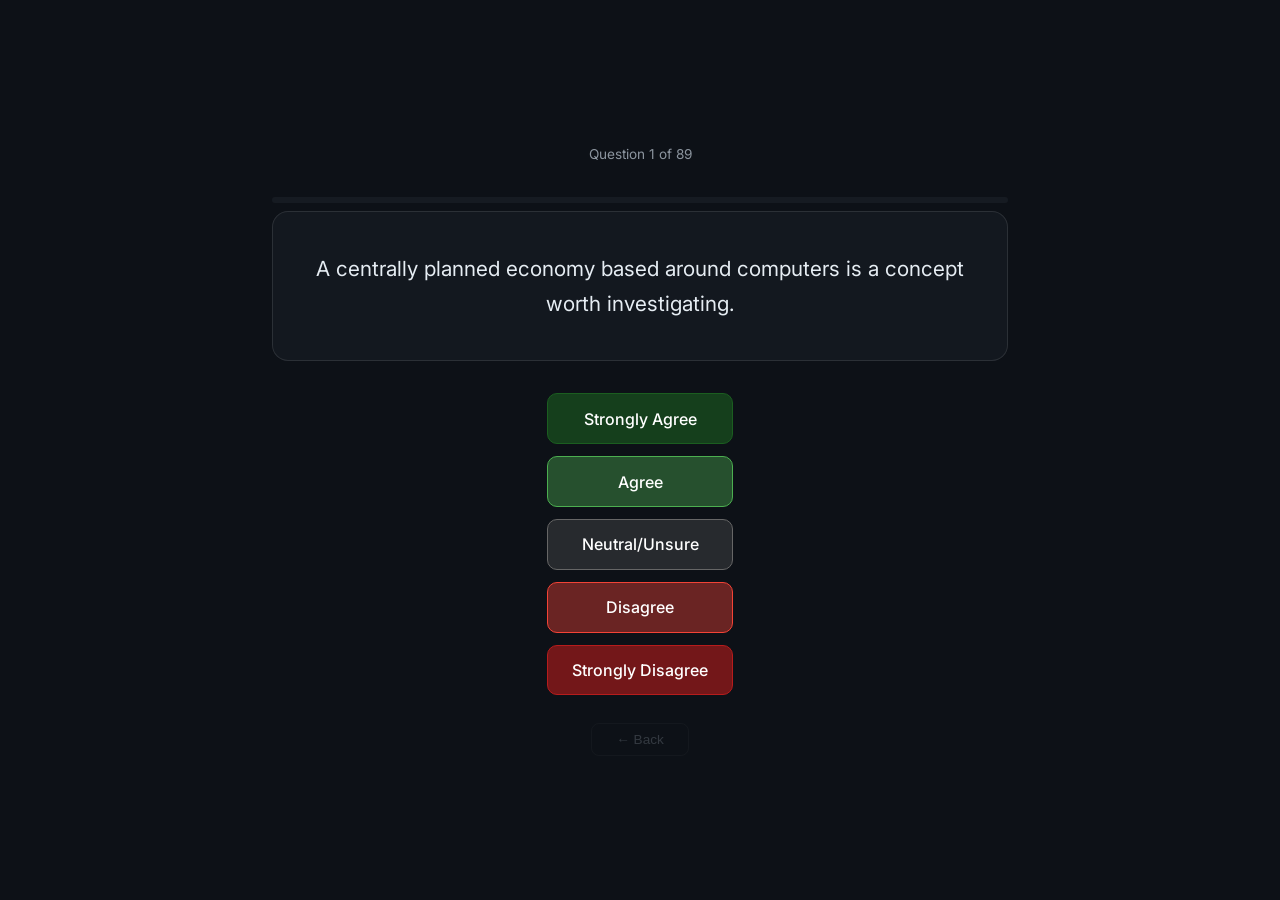
==== quiz.html @ 017bc984 "Add files via upload" ====
<!DOCTYPE html>
<html lang="en">
<head>
    <meta charset="UTF-8">
    <meta name="viewport" content="width=device-width, initial-scale=1.0">
    <title>Triangular LeftValues Quiz</title>
    <link href="https://fonts.googleapis.com/css2?family=Inter:wght@300;400;500;600;700&family=Montserrat:wght@300;400;600;700;800&display=swap" rel="stylesheet">
    <link href='style.css' rel='stylesheet' type='text/css'>
    <link rel="icon" type="image/png" href="icon.png">
</head>
<body>
    <div class="quiz-container">
        <div class="progress-text" id="progress-text">Question 1 of 89</div>
        <div class="progress-bar">
            <div class="progress-fill" id="progress-fill" style="width: 0%;"></div>
        </div>
        
        <div class="glass-card question-card fade-in" id="question-card">
            <div class="question-text" id="question-text">Loading...</div>
        </div>

        <div class="answer-buttons fade-in" id="answer-buttons">
            <button class="answer-btn strongly-agree" onclick="answer(1.0)">Strongly Agree</button>
            <button class="answer-btn agree" onclick="answer(0.5)">Agree</button>
            <button class="answer-btn neutral" onclick="answer(0.0)">Neutral/Unsure</button>
            <button class="answer-btn disagree" onclick="answer(-0.5)">Disagree</button>
            <button class="answer-btn strongly-disagree" onclick="answer(-1.0)">Strongly Disagree</button>
            <button class="back-btn" id="back-btn" onclick="goBack()" disabled>← Back</button>
        </div>
    </div>

    <script src="questions.js"></script>
    <script>
        let currentQuestion = 0;
        let scores = {
            a1a: 0, a1b: 0, a1c: 0,
            a2a: 0, a2b: 0, a2c: 0,
            a3a: 0, a3b: 0, a3c: 0,
            a4a: 0, a4b: 0, a4c: 0,
            a5a: 0, a5b: 0, a5c: 0,
            a6a: 0, a6b: 0, a6c: 0,
            a7: 0,
            a8a: 0, a8b: 0, a8c: 0
        };
        let maxScores = Object.assign({}, scores);
        let historyStack = [];

        // Fisher-Yates shuffle
        for (let i = questions.length - 1; i > 0; i--) {
            const j = Math.floor(Math.random() * (i + 1));
            [questions[i], questions[j]] = [questions[j], questions[i]];
        }

        function init() {
            // calculate maxScores for all questions
            for (let i = 0; i < questions.length; i++) {
                let targets = questions[i].targets;
                for (let key in targets) {
                    maxScores[key] += Math.abs(targets[key]);
                }
            }
            displayQuestion();
        }

        function displayQuestion() {
            document.getElementById('question-text').innerText = questions[currentQuestion].text;
            document.getElementById('progress-text').innerText = `Question ${currentQuestion + 1} of ${questions.length}`;
            let progressPct = (currentQuestion / questions.length) * 100;
            document.getElementById('progress-fill').style.width = `${progressPct}%`;
            
            // Trigger animation
            let card = document.getElementById('question-card');
            card.classList.remove('fade-in');
            void card.offsetWidth; // trigger reflow
            card.classList.add('fade-in');
            
            document.getElementById('back-btn').disabled = historyStack.length === 0;
        }

        function answer(multiplier) {
            let targets = questions[currentQuestion].targets;
            let changes = {};
            for (let key in targets) {
                changes[key] = multiplier * targets[key];
                scores[key] += changes[key];
            }
            
            historyStack = [changes]; // Store only one previous answer as requested

            currentQuestion++;
            if (currentQuestion < questions.length) {
                displayQuestion();
            } else {
                finishQuiz();
            }
        }

        function goBack() {
            if (historyStack.length > 0) {
                let changes = historyStack.pop();
                for (let key in changes) {
                    scores[key] -= changes[key];
                }
                currentQuestion--;
                displayQuestion();
            }
        }

        function normalize(raw, max) {
            return max > 0 ? (max + raw) / (2 * max) * 100 : 50;
        }

        function finishQuiz() {
            let params = new URLSearchParams();
            
            let axes = ['a1', 'a2', 'a3', 'a4', 'a5', 'a6', 'a8'];
            for (let i = 0; i < axes.length; i++) {
                let axis = axes[i];
                let na = normalize(scores[axis+'a'], maxScores[axis+'a']);
                let nb = normalize(scores[axis+'b'], maxScores[axis+'b']);
                let nc = normalize(scores[axis+'c'], maxScores[axis+'c']);
                let total = na + nb + nc;
                if (total === 0) {
                    na = nb = nc = 33.3;
                    total = 100;
                }
                let pctA = (na / total * 100).toFixed(1);
                let pctB = (nb / total * 100).toFixed(1);
                let pctC = (100 - parseFloat(pctA) - parseFloat(pctB)).toFixed(1);
                
                params.append(axis+'a', pctA);
                params.append(axis+'b', pctB);
                params.append(axis+'c', pctC);
            }
            
            let progressive = normalize(scores['a7'], maxScores['a7']).toFixed(1);
            params.append('a7', progressive);
            
            window.location.href = 'results.html?' + params.toString();
        }

        window.onload = init;
    </script>
</body>
</html>
---- style.css ----
/* ===========================
   Triangular LeftValues
   Global Stylesheet
   =========================== */

/* ---------- Custom Properties ---------- */
:root {
  --bg-primary: #0d1117;
  --bg-secondary: #161b22;
  --bg-card: rgba(22, 27, 34, 0.8);
  --text-primary: #e6edf3;
  --text-secondary: #8b949e;
  --accent: #f85149;
  --accent-dark: #da3633;
  --border: rgba(255, 255, 255, 0.1);
  --a1-color: #f85149;
  --a2-color: #da6886;
  --a3-color: #d29922;
  --a4-color: #a371f7;
  --a5-color: #e09b50;
  --a6-color: #3fb950;
  --a7-color: #58a6ff;
  --a8-color: #f0883e;
}

/* ---------- Reset & Base ---------- */
*,
*::before,
*::after {
  box-sizing: border-box;
  margin: 0;
  padding: 0;
}

html {
  scroll-behavior: smooth;
}

body {
  background: var(--bg-primary);
  color: var(--text-primary);
  font-family: 'Inter', sans-serif;
  line-height: 1.6;
}

/* ---------- Shared Layout ---------- */
.container {
  max-width: 1200px;
  margin: 0 auto;
  padding: 2rem;
}

/* ---------- Glassmorphism Card ---------- */
.glass-card {
  background: var(--bg-card);
  backdrop-filter: blur(10px);
  -webkit-backdrop-filter: blur(10px);
  border: 1px solid var(--border);
  border-radius: 16px;
  padding: 2rem;
}

/* =========================================
   LANDING PAGE
   ========================================= */

.hero {
  text-align: center;
  padding: 4rem 2rem;
  position: relative;
  overflow: hidden;
}

.hero-title {
  font-family: 'Montserrat', sans-serif;
  font-size: 4rem;
  font-weight: 800;
  background: linear-gradient(135deg, var(--accent), #ff8a80);
  -webkit-background-clip: text;
  -webkit-text-fill-color: transparent;
  background-clip: text;
  margin-bottom: 1rem;
}

.hero-subtitle {
  font-size: 1.3rem;
  color: var(--text-secondary);
  max-width: 600px;
  margin: 0 auto 2rem;
}

.start-btn {
  display: inline-block;
  padding: 1rem 3rem;
  font-size: 1.3rem;
  font-weight: 600;
  font-family: 'Montserrat', sans-serif;
  background: linear-gradient(135deg, var(--accent), var(--accent-dark));
  color: white;
  border: none;
  border-radius: 12px;
  cursor: pointer;
  transition: all 0.3s ease;
  text-decoration: none;
  box-shadow: 0 4px 15px rgba(248, 81, 73, 0.3);
}

.start-btn:hover {
  transform: translateY(-2px);
  box-shadow: 0 6px 20px rgba(248, 81, 73, 0.5);
}

/* Hero ambient glow */
.hero::before {
  content: '';
  position: absolute;
  top: -40%;
  left: 50%;
  transform: translateX(-50%);
  width: 600px;
  height: 600px;
  background: radial-gradient(circle, rgba(248, 81, 73, 0.12) 0%, transparent 70%);
  pointer-events: none;
  z-index: 0;
}

.hero > * {
  position: relative;
  z-index: 1;
}

/* ---------- Axes Section (Landing) ---------- */
.axes-section {
  padding: 3rem 0;
}

.axes-section h2 {
  font-family: 'Montserrat', sans-serif;
  font-size: 2rem;
  text-align: center;
  margin-bottom: 2rem;
}

.axes-grid-landing {
  display: grid;
  grid-template-columns: repeat(auto-fit, minmax(340px, 1fr));
  gap: 1.5rem;
}

.axis-desc-card {
  padding: 1.5rem;
  border-left: 4px solid;
  transition: transform 0.2s ease;
}

.axis-desc-card:hover {
  transform: translateX(4px);
}

.axis-desc-card h3 {
  font-family: 'Montserrat', sans-serif;
  font-size: 1.1rem;
  margin-bottom: 0.75rem;
}

.axis-desc-card p {
  color: var(--text-secondary);
  font-size: 0.9rem;
}

.axis-desc-card .vertex-labels {
  display: flex;
  gap: 1rem;
  margin-top: 0.75rem;
  flex-wrap: wrap;
}

.axis-desc-card .vertex-label {
  padding: 0.25rem 0.75rem;
  border-radius: 20px;
  font-size: 0.8rem;
  background: rgba(255, 255, 255, 0.05);
}

/* ---------- Info Section (Landing) ---------- */
.info-section .glass-card h2 {
  font-family: 'Montserrat', sans-serif;
  font-size: 1.4rem;
  margin-bottom: 1rem;
}

.info-section .glass-card p {
  color: var(--text-secondary);
  font-size: 0.95rem;
  line-height: 1.8;
}

/* =========================================
   QUIZ PAGE
   ========================================= */

.quiz-container {
  max-width: 800px;
  margin: 0 auto;
  padding: 2rem;
  min-height: 100vh;
  display: flex;
  flex-direction: column;
  justify-content: center;
}

.progress-bar {
  width: 100%;
  height: 6px;
  background: var(--bg-secondary);
  border-radius: 3px;
  margin-bottom: 0.5rem;
  overflow: hidden;
}

.progress-fill {
  height: 100%;
  background: linear-gradient(90deg, var(--accent), #ff8a80);
  border-radius: 3px;
  transition: width 0.3s ease;
}

.progress-text {
  text-align: center;
  color: var(--text-secondary);
  font-size: 0.85rem;
  margin-bottom: 2rem;
}

.question-card {
  margin-bottom: 2rem;
  text-align: center;
  min-height: 150px;
  display: flex;
  align-items: center;
  justify-content: center;
}

.question-text {
  font-size: 1.3rem;
  font-weight: 400;
  line-height: 1.7;
}

.answer-buttons {
  display: flex;
  flex-direction: column;
  gap: 0.75rem;
  max-width: 500px;
  margin: 0 auto;
}

.answer-btn {
  padding: 0.9rem 1.5rem;
  font-size: 1rem;
  font-family: 'Inter', sans-serif;
  font-weight: 500;
  border: 1px solid var(--border);
  border-radius: 10px;
  cursor: pointer;
  color: white;
  transition: all 0.2s ease;
  background: transparent;
}

.answer-btn:hover {
  transform: scale(1.02);
}

.answer-btn.strongly-agree {
  background: rgba(27, 94, 32, 0.6);
  border-color: #1b5e20;
}

.answer-btn.strongly-agree:hover {
  background: rgba(27, 94, 32, 0.9);
}

.answer-btn.agree {
  background: rgba(76, 175, 80, 0.4);
  border-color: #4caf50;
}

.answer-btn.agree:hover {
  background: rgba(76, 175, 80, 0.7);
}

.answer-btn.neutral {
  background: rgba(100, 100, 100, 0.3);
  border-color: #666;
}

.answer-btn.neutral:hover {
  background: rgba(100, 100, 100, 0.6);
}

.answer-btn.disagree {
  background: rgba(244, 67, 54, 0.4);
  border-color: #f44336;
}

.answer-btn.disagree:hover {
  background: rgba(244, 67, 54, 0.7);
}

.answer-btn.strongly-disagree {
  background: rgba(183, 28, 28, 0.6);
  border-color: #b71c1c;
}

.answer-btn.strongly-disagree:hover {
  background: rgba(183, 28, 28, 0.9);
}

.back-btn {
  margin-top: 1rem;
  padding: 0.5rem 1.5rem;
  font-size: 0.85rem;
  background: transparent;
  border: 1px solid var(--border);
  border-radius: 8px;
  color: var(--text-secondary);
  cursor: pointer;
  transition: all 0.2s;
  align-self: center;
}

.back-btn:hover {
  border-color: var(--text-secondary);
  color: var(--text-primary);
}

.back-btn:disabled {
  opacity: 0.3;
  cursor: not-allowed;
}

/* =========================================
   RESULTS PAGE
   ========================================= */

.results-container {
  max-width: 1100px;
  margin: 0 auto;
  padding: 2rem;
}

.results-header {
  text-align: center;
  padding: 3rem 0;
}

.results-header h1 {
  font-family: 'Montserrat', sans-serif;
  font-size: 1.5rem;
  color: var(--text-secondary);
  margin-bottom: 1rem;
}

.ideology-badge {
  display: inline-block;
  font-family: 'Montserrat', sans-serif;
  font-size: 2.5rem;
  font-weight: 700;
  background: linear-gradient(135deg, var(--accent), #ff8a80);
  -webkit-background-clip: text;
  -webkit-text-fill-color: transparent;
  background-clip: text;
  margin-bottom: 0.5rem;
}

.ideology-desc {
  color: var(--text-secondary);
  max-width: 600px;
  margin: 0 auto;
  font-size: 1rem;
}

.axes-grid {
  display: grid;
  grid-template-columns: repeat(auto-fit, minmax(340px, 1fr));
  gap: 1.5rem;
  margin: 2rem 0;
}

.axis-card {
  border-left: 4px solid;
}

.axis-card[data-axis='a1'] { border-left-color: var(--a1-color); }
.axis-card[data-axis='a2'] { border-left-color: var(--a2-color); }
.axis-card[data-axis='a3'] { border-left-color: var(--a3-color); }
.axis-card[data-axis='a4'] { border-left-color: var(--a4-color); }
.axis-card[data-axis='a5'] { border-left-color: var(--a5-color); }
.axis-card[data-axis='a6'] { border-left-color: var(--a6-color); }
.axis-card[data-axis='a7'] { border-left-color: var(--a7-color); }
.axis-card[data-axis='a8'] { border-left-color: var(--a8-color); }

.axis-title {
  font-family: 'Montserrat', sans-serif;
  font-size: 1rem;
  font-weight: 600;
  margin-bottom: 1rem;
}

.triangle-container {
  display: flex;
  justify-content: center;
  margin: 0.5rem 0;
}

.triangle-container svg {
  max-width: 100%;
  height: auto;
}

/* Pulsing dot animation for user position on triangle */
@keyframes pulse {
  0%, 100% { r: 6; opacity: 1; }
  50% { r: 9; opacity: 0.7; }
}

.user-dot {
  animation: pulse 2s ease-in-out infinite;
}

.linear-bar-container {
  margin: 0.5rem 0 1rem;
}

.linear-bar-labels {
  display: flex;
  justify-content: space-between;
  font-size: 0.8rem;
  color: var(--text-secondary);
  margin-bottom: 0.3rem;
}

.linear-bar {
  height: 28px;
  background: var(--bg-secondary);
  border-radius: 14px;
  overflow: hidden;
  position: relative;
}

.linear-fill {
  height: 100%;
  border-radius: 14px;
  transition: width 0.5s ease;
  display: flex;
  align-items: center;
  justify-content: center;
  font-size: 0.8rem;
  font-weight: 600;
  color: white;
  min-width: 40px;
}

.vertex-pcts {
  display: flex;
  justify-content: space-between;
  margin-top: 0.5rem;
}

.vertex-pct {
  text-align: center;
  font-size: 0.8rem;
  color: var(--text-secondary);
}

.vertex-pct span {
  display: block;
  font-weight: 600;
  color: var(--text-primary);
  font-size: 1rem;
}

/* ---------- Closest Match Section ---------- */
.match-section {
  margin: 3rem 0;
}

.match-section h2 {
  font-family: 'Montserrat', sans-serif;
  font-size: 1.5rem;
  text-align: center;
  margin-bottom: 1.5rem;
}

.match-grid {
  display: grid;
  grid-template-columns: repeat(auto-fit, minmax(250px, 1fr));
  gap: 1rem;
}

.match-card {
  transition: transform 0.2s;
}

.match-card:hover {
  transform: translateY(-2px);
}

.match-name {
  font-family: 'Montserrat', sans-serif;
  font-weight: 600;
  font-size: 1rem;
  margin-bottom: 0.25rem;
}

.match-score {
  color: var(--accent);
  font-weight: 600;
  font-size: 0.9rem;
  margin-bottom: 0.5rem;
}

.match-desc {
  color: var(--text-secondary);
  font-size: 0.85rem;
}

/* ---------- Canvas / Save ---------- */
.canvas-container {
  text-align: center;
  margin: 3rem 0;
}

.canvas-container canvas {
  border: 2px solid var(--border);
  border-radius: 12px;
  max-width: 100%;
}

.save-btn {
  display: inline-block;
  margin-top: 1rem;
  padding: 0.75rem 2rem;
  font-size: 1rem;
  font-family: 'Inter', sans-serif;
  background: var(--bg-secondary);
  border: 1px solid var(--border);
  border-radius: 10px;
  color: var(--text-primary);
  cursor: pointer;
  transition: all 0.2s;
}

.save-btn:hover {
  background: var(--bg-card);
  border-color: var(--accent);
}

/* =========================================
   INSTRUCTIONS PAGE
   ========================================= */

.instructions-container {
  max-width: 700px;
  margin: 0 auto;
  padding: 2rem;
  min-height: 100vh;
  display: flex;
  flex-direction: column;
  justify-content: center;
  align-items: center;
  text-align: center;
  gap: 2rem;
}

.instructions-container h1 {
  font-family: 'Montserrat', sans-serif;
  font-size: 2.5rem;
}

.instructions-container p {
  color: var(--text-secondary);
  font-size: 1.1rem;
  max-width: 500px;
  line-height: 1.8;
}

.instructions-buttons {
  display: flex;
  gap: 1rem;
  flex-wrap: wrap;
  justify-content: center;
}

.inst-btn {
  padding: 0.9rem 2rem;
  font-size: 1rem;
  font-family: 'Inter', sans-serif;
  font-weight: 500;
  border: none;
  border-radius: 10px;
  cursor: pointer;
  transition: all 0.2s;
  text-decoration: none;
}

.inst-btn.primary {
  background: linear-gradient(135deg, var(--accent), var(--accent-dark));
  color: white;
}

.inst-btn.secondary {
  background: var(--bg-secondary);
  color: var(--text-secondary);
  border: 1px solid var(--border);
}

.inst-btn:hover {
  transform: translateY(-1px);
}

/* =========================================
   RESPONSIVE
   ========================================= */

@media (max-width: 768px) {
  .hero-title {
    font-size: 2.5rem;
  }

  .axes-grid,
  .axes-grid-landing,
  .match-grid {
    grid-template-columns: 1fr;
  }

  .question-text {
    font-size: 1.1rem;
  }

  .ideology-badge {
    font-size: 1.8rem;
  }
}

/* =========================================
   ANIMATIONS
   ========================================= */

@keyframes fadeIn {
  from { opacity: 0; transform: translateY(10px); }
  to   { opacity: 1; transform: translateY(0); }
}

.fade-in {
  animation: fadeIn 0.4s ease forwards;
}

/* Hero-specific entrance animations */
@keyframes heroSlideDown {
  from { opacity: 0; transform: translateY(-30px); }
  to   { opacity: 1; transform: translateY(0); }
}

@keyframes heroFadeUp {
  from { opacity: 0; transform: translateY(20px); }
  to   { opacity: 1; transform: translateY(0); }
}

@keyframes heroBtnPop {
  0%   { opacity: 0; transform: scale(0.8); }
  70%  { transform: scale(1.05); }
  100% { opacity: 1; transform: scale(1); }
}

.hero-title {
  animation: heroSlideDown 0.8s ease forwards;
}

.hero-subtitle {
  opacity: 0;
  animation: heroFadeUp 0.7s ease 0.3s forwards;
}

.start-btn {
  opacity: 0;
  animation: heroBtnPop 0.6s ease 0.6s forwards;
}

/* Staggered card entrance */
@keyframes cardSlideIn {
  from { opacity: 0; transform: translateY(20px); }
  to   { opacity: 1; transform: translateY(0); }
}

.axis-desc-card {
  opacity: 0;
  animation: cardSlideIn 0.5s ease forwards;
}

.axis-desc-card:nth-child(1) { animation-delay: 0.1s; }
.axis-desc-card:nth-child(2) { animation-delay: 0.15s; }
.axis-desc-card:nth-child(3) { animation-delay: 0.2s; }
.axis-desc-card:nth-child(4) { animation-delay: 0.25s; }
.axis-desc-card:nth-child(5) { animation-delay: 0.3s; }
.axis-desc-card:nth-child(6) { animation-delay: 0.35s; }
.axis-desc-card:nth-child(7) { animation-delay: 0.4s; }
.axis-desc-card:nth-child(8) { animation-delay: 0.45s; }

/* Floating ambient particles (used by landing page JS) */
@keyframes float {
  0%, 100% { transform: translateY(0) rotate(0deg); opacity: 0.3; }
  50%      { transform: translateY(-20px) rotate(180deg); opacity: 0.6; }
}

/* =========================================
   FOOTER
   ========================================= */

.footer {
  text-align: center;
  padding: 2rem;
  color: var(--text-secondary);
  font-size: 0.8rem;
  border-top: 1px solid var(--border);
  margin-top: 3rem;
}

.footer a {
  color: var(--accent);
  text-decoration: none;
}

.footer a:hover {
  text-decoration: underline;
}

/* =========================================
   EXTRA UTILITIES
   ========================================= */

/* Scrollbar styling */
::-webkit-scrollbar {
  width: 8px;
}

::-webkit-scrollbar-track {
  background: var(--bg-primary);
}

::-webkit-scrollbar-thumb {
  background: var(--bg-secondary);
  border-radius: 4px;
}

::-webkit-scrollbar-thumb:hover {
  background: #30363d;
}

/* Selection highlight */
::selection {
  background: rgba(248, 81, 73, 0.3);
  color: var(--text-primary);
}
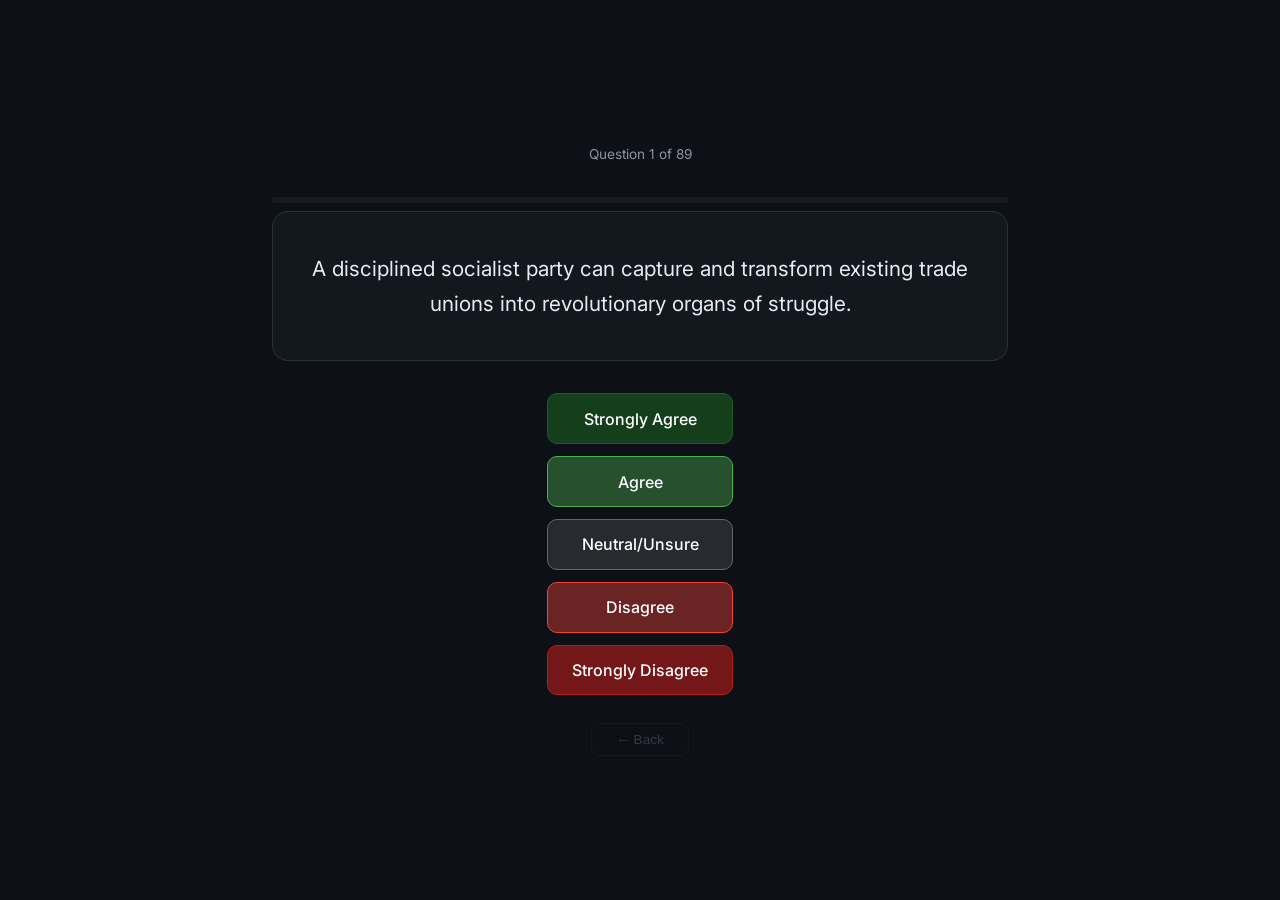
==== commit 62f2e286: "feat(quiz): debug info and troll function" ====
--- a/quiz.html
+++ b/quiz.html
@@ -1,145 +1,178 @@
 <!DOCTYPE html>
 <html lang="en">
+
 <head>
-    <meta charset="UTF-8">
-    <meta name="viewport" content="width=device-width, initial-scale=1.0">
-    <title>Triangular LeftValues Quiz</title>
-    <link href="https://fonts.googleapis.com/css2?family=Inter:wght@300;400;500;600;700&family=Montserrat:wght@300;400;600;700;800&display=swap" rel="stylesheet">
-    <link href='style.css' rel='stylesheet' type='text/css'>
-    <link rel="icon" type="image/png" href="icon.png">
+  <meta charset="UTF-8">
+  <meta name="viewport" content="width=device-width, initial-scale=1.0">
+  <title>Triangular LeftValues Quiz</title>
+  <link
+    href="https://fonts.googleapis.com/css2?family=Inter:wght@300;400;500;600;700&family=Montserrat:wght@300;400;600;700;800&display=swap"
+    rel="stylesheet">
+  <link href='style.css' rel='stylesheet' type='text/css'>
+  <link rel="icon" type="image/png" href="icon.png">
 </head>
+
 <body>
-    <div class="quiz-container">
-        <div class="progress-text" id="progress-text">Question 1 of 89</div>
-        <div class="progress-bar">
-            <div class="progress-fill" id="progress-fill" style="width: 0%;"></div>
-        </div>
-        
-        <div class="glass-card question-card fade-in" id="question-card">
-            <div class="question-text" id="question-text">Loading...</div>
-        </div>
-
-        <div class="answer-buttons fade-in" id="answer-buttons">
-            <button class="answer-btn strongly-agree" onclick="answer(1.0)">Strongly Agree</button>
-            <button class="answer-btn agree" onclick="answer(0.5)">Agree</button>
-            <button class="answer-btn neutral" onclick="answer(0.0)">Neutral/Unsure</button>
-            <button class="answer-btn disagree" onclick="answer(-0.5)">Disagree</button>
-            <button class="answer-btn strongly-disagree" onclick="answer(-1.0)">Strongly Disagree</button>
-            <button class="back-btn" id="back-btn" onclick="goBack()" disabled>← Back</button>
-        </div>
+  <div class="quiz-container">
+    <div class="progress-text" id="progress-text">Question 1 of 89</div>
+    <div class="progress-bar">
+      <div class="progress-fill" id="progress-fill" style="width: 0%;"></div>
     </div>
 
-    <script src="questions.js"></script>
-    <script>
-        let currentQuestion = 0;
-        let scores = {
-            a1a: 0, a1b: 0, a1c: 0,
-            a2a: 0, a2b: 0, a2c: 0,
-            a3a: 0, a3b: 0, a3c: 0,
-            a4a: 0, a4b: 0, a4c: 0,
-            a5a: 0, a5b: 0, a5c: 0,
-            a6a: 0, a6b: 0, a6c: 0,
-            a7: 0,
-            a8a: 0, a8b: 0, a8c: 0
-        };
-        let maxScores = Object.assign({}, scores);
-        let historyStack = [];
+    <div class="glass-card question-card fade-in" id="question-card">
+      <div class="question-text" id="question-text">Loading...</div>
+      <p id="debug-info"></p>
+    </div>
 
-        // Fisher-Yates shuffle
-        for (let i = questions.length - 1; i > 0; i--) {
-            const j = Math.floor(Math.random() * (i + 1));
-            [questions[i], questions[j]] = [questions[j], questions[i]];
+    <div class="answer-buttons fade-in" id="answer-buttons">
+      <button class="answer-btn strongly-agree" onclick="answer(1.0)">Strongly Agree</button>
+      <button class="answer-btn agree" onclick="answer(0.5)">Agree</button>
+      <button class="answer-btn neutral" onclick="answer(0.0)">Neutral/Unsure</button>
+      <button class="answer-btn disagree" onclick="answer(-0.5)">Disagree</button>
+      <button class="answer-btn strongly-disagree" onclick="answer(-1.0)">Strongly Disagree</button>
+      <button class="back-btn" id="back-btn" onclick="goBack()" disabled>← Back</button>
+    </div>
+  </div>
+
+  <script src="questions.js"></script>
+  <script>
+    let currentQuestion = 0;
+    let scores = {
+      a1a: 0, a1b: 0, a1c: 0,
+      a2a: 0, a2b: 0, a2c: 0,
+      a3a: 0, a3b: 0, a3c: 0,
+      a4a: 0, a4b: 0, a4c: 0,
+      a5a: 0, a5b: 0, a5c: 0,
+      a6a: 0, a6b: 0, a6c: 0,
+      a7: 0,
+      a8a: 0, a8b: 0, a8c: 0
+    };
+    let maxScores = Object.assign({}, scores);
+    let historyStack = [];
+    const originalQuestions = [...questions];
+    let debug = false;
+
+    // Fisher-Yates shuffle
+    for (let i = questions.length - 1; i > 0; i--) {
+      const j = Math.floor(Math.random() * (i + 1));
+      [questions[i], questions[j]] = [questions[j], questions[i]];
+    }
+
+    function init() {
+      // calculate maxScores for all questions
+      for (let i = 0; i < questions.length; i++) {
+        let targets = questions[i].targets;
+        for (let key in targets) {
+          maxScores[key] += Math.abs(targets[key]);
         }
+      }
+      displayQuestion();
+    }
 
-        function init() {
-            // calculate maxScores for all questions
-            for (let i = 0; i < questions.length; i++) {
-                let targets = questions[i].targets;
-                for (let key in targets) {
-                    maxScores[key] += Math.abs(targets[key]);
-                }
-            }
-            displayQuestion();
+    function displayQuestion() {
+      document.getElementById('question-text').innerText = questions[currentQuestion].text;
+      document.getElementById('progress-text').innerText = `Question ${currentQuestion + 1} of ${questions.length}`;
+      let progressPct = (currentQuestion / questions.length) * 100;
+      document.getElementById('progress-fill').style.width = `${progressPct}%`;
+
+      // Trigger animation
+      let card = document.getElementById('question-card');
+      card.classList.remove('fade-in');
+      void card.offsetWidth; // trigger reflow
+      card.classList.add('fade-in');
+
+      document.getElementById('back-btn').disabled = historyStack.length === 0;
+    }
+
+    function answer(multiplier) {
+      let targets = questions[currentQuestion].targets;
+      let changes = {};
+      for (let key in targets) {
+        if (debug) {
+          document.getElementById("debug-info").innerHTML = key + " " + multiplier;
         }
+        troll(key, multiplier);
+        changes[key] = multiplier * targets[key];
+        scores[key] += changes[key];
+      }
 
-        function displayQuestion() {
-            document.getElementById('question-text').innerText = questions[currentQuestion].text;
-            document.getElementById('progress-text').innerText = `Question ${currentQuestion + 1} of ${questions.length}`;
-            let progressPct = (currentQuestion / questions.length) * 100;
-            document.getElementById('progress-fill').style.width = `${progressPct}%`;
-            
-            // Trigger animation
-            let card = document.getElementById('question-card');
-            card.classList.remove('fade-in');
-            void card.offsetWidth; // trigger reflow
-            card.classList.add('fade-in');
-            
-            document.getElementById('back-btn').disabled = historyStack.length === 0;
+      historyStack = [changes]; // Store only one previous answer as requested
+
+      currentQuestion++;
+      if (currentQuestion < questions.length) {
+        displayQuestion();
+      } else {
+        finishQuiz();
+      }
+    }
+
+    function troll(key, multiplier) {
+      if (key == "a7" && multiplier == -1) {
+        alert("Reactionary 🤢🤢🤢");
+      } else if (key == "a8c" && multiplier == 1) {
+        alert("Class collaborationist 💩💩💩");
+      }
+    }
+
+    function setQuestion(newQuestion) {
+      currentQuestion = newQuestion - 1;
+      displayQuestion();
+    }
+
+    function setDebug() {
+      debug = true;
+      for (let i = 0; i < questions.length; i++) {
+        questions[i] = originalQuestions[i];
+      }
+      setQuestion(1);
+    }
+
+    function goBack() {
+      if (historyStack.length > 0) {
+        let changes = historyStack.pop();
+        for (let key in changes) {
+          scores[key] -= changes[key];
         }
+        currentQuestion--;
+        displayQuestion();
+      }
+    }
 
-        function answer(multiplier) {
-            let targets = questions[currentQuestion].targets;
-            let changes = {};
-            for (let key in targets) {
-                changes[key] = multiplier * targets[key];
-                scores[key] += changes[key];
-            }
-            
-            historyStack = [changes]; // Store only one previous answer as requested
+    function normalize(raw, max) {
+      return max > 0 ? (max + raw) / (2 * max) * 100 : 50;
+    }
 
-            currentQuestion++;
-            if (currentQuestion < questions.length) {
-                displayQuestion();
-            } else {
-                finishQuiz();
-            }
+    function finishQuiz() {
+      let params = new URLSearchParams();
+
+      let axes = ['a1', 'a2', 'a3', 'a4', 'a5', 'a6', 'a8'];
+      for (let i = 0; i < axes.length; i++) {
+        let axis = axes[i];
+        let na = normalize(scores[axis + 'a'], maxScores[axis + 'a']);
+        let nb = normalize(scores[axis + 'b'], maxScores[axis + 'b']);
+        let nc = normalize(scores[axis + 'c'], maxScores[axis + 'c']);
+        let total = na + nb + nc;
+        if (total === 0) {
+          na = nb = nc = 33.3;
+          total = 100;
         }
+        let pctA = (na / total * 100).toFixed(1);
+        let pctB = (nb / total * 100).toFixed(1);
+        let pctC = (100 - parseFloat(pctA) - parseFloat(pctB)).toFixed(1);
 
-        function goBack() {
-            if (historyStack.length > 0) {
-                let changes = historyStack.pop();
-                for (let key in changes) {
-                    scores[key] -= changes[key];
-                }
-                currentQuestion--;
-                displayQuestion();
-            }
-        }
+        params.append(axis + 'a', pctA);
+        params.append(axis + 'b', pctB);
+        params.append(axis + 'c', pctC);
+      }
 
-        function normalize(raw, max) {
-            return max > 0 ? (max + raw) / (2 * max) * 100 : 50;
-        }
+      let progressive = normalize(scores['a7'], maxScores['a7']).toFixed(1);
+      params.append('a7', progressive);
 
-        function finishQuiz() {
-            let params = new URLSearchParams();
-            
-            let axes = ['a1', 'a2', 'a3', 'a4', 'a5', 'a6', 'a8'];
-            for (let i = 0; i < axes.length; i++) {
-                let axis = axes[i];
-                let na = normalize(scores[axis+'a'], maxScores[axis+'a']);
-                let nb = normalize(scores[axis+'b'], maxScores[axis+'b']);
-                let nc = normalize(scores[axis+'c'], maxScores[axis+'c']);
-                let total = na + nb + nc;
-                if (total === 0) {
-                    na = nb = nc = 33.3;
-                    total = 100;
-                }
-                let pctA = (na / total * 100).toFixed(1);
-                let pctB = (nb / total * 100).toFixed(1);
-                let pctC = (100 - parseFloat(pctA) - parseFloat(pctB)).toFixed(1);
-                
-                params.append(axis+'a', pctA);
-                params.append(axis+'b', pctB);
-                params.append(axis+'c', pctC);
-            }
-            
-            let progressive = normalize(scores['a7'], maxScores['a7']).toFixed(1);
-            params.append('a7', progressive);
-            
-            window.location.href = 'results.html?' + params.toString();
-        }
+      window.location.href = 'results.html?' + params.toString();
+    }
 
-        window.onload = init;
-    </script>
+    window.onload = init;
+  </script>
 </body>
+
 </html>
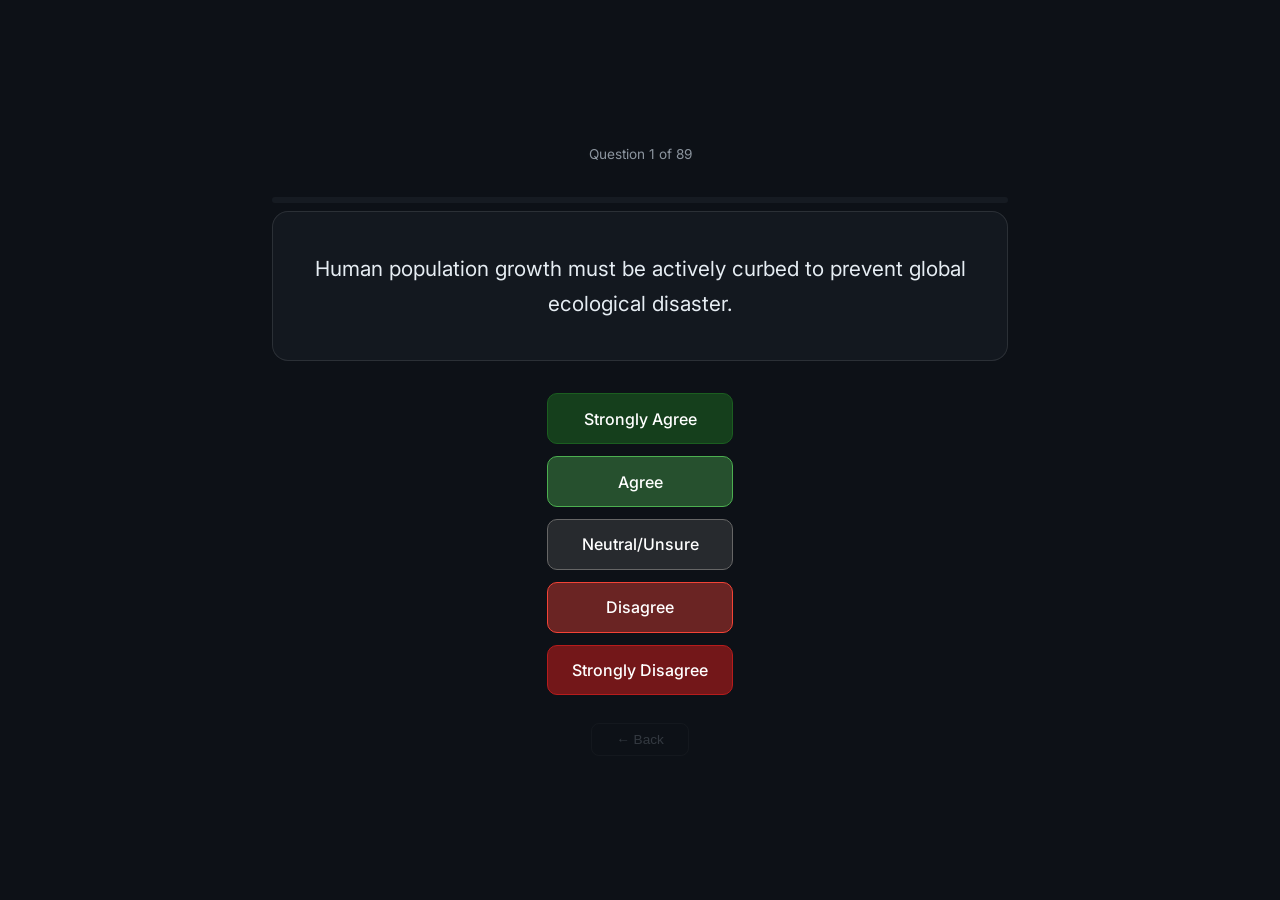
==== commit 852a947a: "fix: incorrect troll() argument" ====
--- a/quiz.html
+++ b/quiz.html
@@ -91,8 +91,8 @@
         if (debug) {
           document.getElementById("debug-info").innerHTML = key + " " + multiplier;
         }
-        troll(key, multiplier);
         changes[key] = multiplier * targets[key];
+        troll(key, changes[key]);
         scores[key] += changes[key];
       }
 
@@ -106,10 +106,10 @@
       }
     }
 
-    function troll(key, multiplier) {
-      if (key == "a7" && multiplier == -1) {
+    function troll(key, answer) {
+      if (key == "a7" && answer == -1) {
         alert("Reactionary 🤢🤢🤢");
-      } else if (key == "a8c" && multiplier == 1) {
+      } else if (key == "a8c" && answer == 1) {
         alert("Class collaborationist 💩💩💩");
       }
     }
